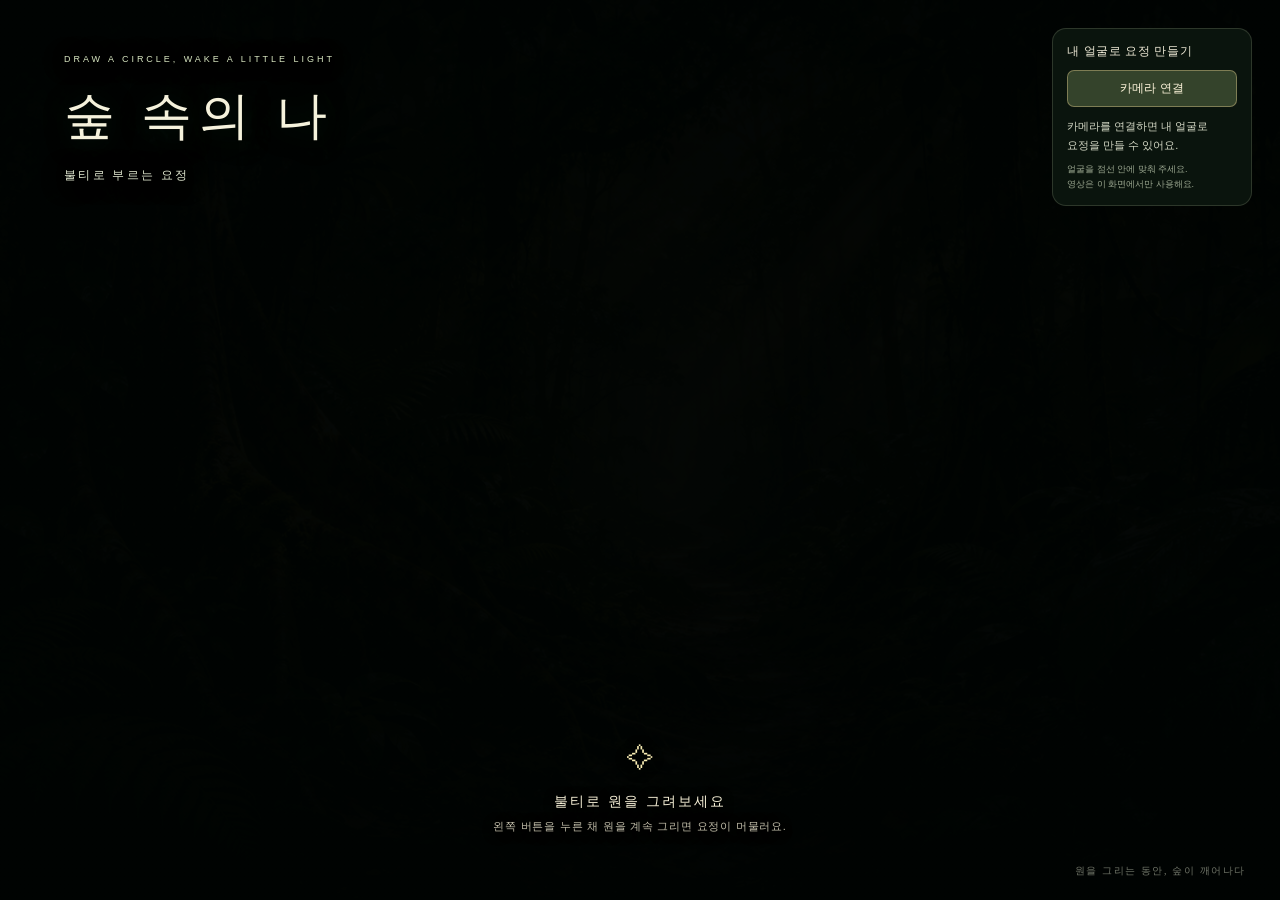
==== index.html @ 08395a5a "배포 파일 이름 수정" ====
<!doctype html>
<html lang="ko">
<head>
  <meta charset="utf-8">
  <meta name="viewport" content="width=device-width, initial-scale=1">
  <meta name="theme-color" content="#10251b">
  <title>예제3 · 내 얼굴이 된 요정</title>
  <style>
:root { color-scheme: dark; font-family: "Malgun Gothic", "Apple SD Gothic Neo", sans-serif; }
* { box-sizing: border-box; }
html, body { margin: 0; width: 100%; height: 100%; overflow: hidden; background: #010403; }
#forest { cursor: none; position: relative; width: 100%; height: 100%; overflow: hidden; isolation: isolate; touch-action: none; }
.landscape { position: absolute; width: 100%; height: 100%; object-fit: cover; object-position: center; }
.atmosphere { position: absolute; inset: 0; pointer-events: none; background: linear-gradient(180deg, #06160e70, transparent 32%, transparent 65%, #04130c9c), radial-gradient(ellipse at center, transparent 35%, #04140e61 100%); }
#lights { position: absolute; inset: 0; width: 100%; height: 100%; pointer-events: none; }
.title { position: absolute; left: clamp(24px, 5vw, 88px); top: clamp(28px, 6vh, 70px); pointer-events: none; color: #f5f2dc; text-shadow: 0 2px 24px #03150a; }
.eyebrow { margin: 0 0 18px; font-size: 9px; letter-spacing: .33em; color: #d7e5c0; }
h1 { margin: 0; font-family: "Batang", "Noto Serif KR", serif; font-weight: 400; font-size: clamp(32px, 4vw, 59px); letter-spacing: .13em; }
.subtitle { margin-top: 16px; font-size: 12px; letter-spacing: .19em; color: #e0e7cf; }
#fairy { position: absolute; left: 0; top: 0; width: 92px; height: 108px; margin: -54px 0 0 -46px; opacity: 0; pointer-events: none; will-change: transform; transition: opacity .35s ease; }
#forest.awake #fairy { opacity: 1; }
.aura { position: absolute; inset: -50px; border-radius: 50%; background: radial-gradient(ellipse, #fff7ab3d 0%, #e8fda91a 28%, transparent 65%); mix-blend-mode: screen; }
.figure { width: 100%; height: 100%; overflow: visible; filter: drop-shadow(0 0 4px #fff8ae) drop-shadow(0 0 12px #eaffad8c); animation: hover 2.8s ease-in-out infinite; }
.wings { transform-origin: 60px 65px; animation: flutter .18s ease-in-out infinite alternate; }
.right-wing { animation-delay: -.09s; }
.invitation { position: absolute; left: 20px; right: 20px; bottom: 7vh; display: flex; align-items: center; flex-direction: column; gap: 12px; text-align: center; pointer-events: none; color: #f8f2d8; transition: opacity 1.1s; text-shadow: 0 2px 12px #000; }
.invitation p { margin: 0; font-size: 14px; letter-spacing: .14em; line-height: 2; }
.invitation p span { display: block; font-size: 11px; letter-spacing: .07em; opacity: .78; }
.spark { font-size: 27px; color: #f9edb4; }
.awake .invitation { opacity: .85; }
.signature { position: absolute; right: 34px; bottom: 22px; margin: 0; font-family: "Batang", serif; font-size: 10px; letter-spacing: .16em; color: #e0e8cf80; pointer-events: none; }
.image-error { position: absolute; bottom: 25px; left: 25px; right: 25px; padding: 16px; background: #10251b; color: #fff; font-size: 14px; }
@keyframes flutter { from { transform: scaleX(.45); } to { transform: scaleX(1); } }
@keyframes hover { 0%, 100% { translate: 0 -3px; } 50% { translate: 0 3px; } }
@media (max-width: 600px) { .eyebrow { font-size: 7px; letter-spacing: .23em; } .signature { right: 20px; font-size: 9px; } .invitation { bottom: 10vh; } #fairy { width: 76px; height: 89px; margin: -45px 0 0 -38px; } }
@media (prefers-reduced-motion: reduce) { .figure, .wings { animation: none; } }


/* Keep the live face attached to the same floating body and cursor position. */
#fairy { width: 148px; height: 174px; margin: -87px 0 0 -74px; }
.fairy-body { position: relative; width: 100%; height: 100%; animation: hover 2.8s ease-in-out infinite; }
.figure { animation: none; }
.face-head { display: none; position: absolute; left: 35.8%; top: 9.3%; width: 28.4%; height: 30.7%; overflow: hidden; border-radius: 48% 48% 45% 45%; border: 1.5px solid #ffeeae; box-shadow: 0 0 9px #fff1a573; background: #e6d8ac; }
#face-canvas { display: block; width: 100%; height: 100%; }
.camera-ready .face-head { display: block; }
.camera-ready .illustrated-head { visibility: hidden; }
.camera-panel { position: absolute; top: 28px; right: 28px; width: 200px; padding: 14px; border: 1px solid #aab39438; border-radius: 14px; background: #0b160fe8; color: #eee9d6; cursor: auto; }
.camera-title { margin: 0 0 10px; font-size: 12px; letter-spacing: .05em; }
.camera-view { position: relative; width: 100%; aspect-ratio: 4 / 3; margin-bottom: 10px; border-radius: 8px; overflow: hidden; background: #020704; }
#camera-video { display: block; width: 100%; height: 100%; object-fit: contain; transform: scaleX(-1); }
#camera-guide { position: absolute; left: 50%; top: 17%; width: 39.6%; height: 66%; transform: translateX(-50%); border: 1.5px dashed #fff1b6; border-radius: 50%; box-shadow: 0 0 0 80px #0005; pointer-events: none; }
#camera-button { width: 100%; padding: 9px 12px; border: 1px solid #e4cd8e6b; border-radius: 7px; background: #34432b; color: #fff6dc; font: inherit; font-size: 12px; cursor: pointer; }
#camera-button:disabled { opacity: .6; cursor: wait; }
#camera-button:hover:not(:disabled), #camera-button:focus-visible { background: #4c5e3c; outline: 1px solid #e4cd8e; outline-offset: 2px; }
#camera-status { font-size: 11px; line-height: 1.7; color: #d4d8c5; margin: 10px 0 0; word-break: keep-all; }
.camera-note { font-size: 9px; color: #9da992; line-height: 1.6; margin: 8px 0 0; }
@media (max-width: 600px) {
  #fairy { width: 116px; height: 136px; margin: -68px 0 0 -58px; }
  .camera-panel { top: 20px; right: 16px; width: 150px; padding: 10px; }
  .title { max-width: calc(100% - 190px); }
  .eyebrow { display: none; }
  h1 { font-size: 26px; }
  .subtitle { font-size: 10px; line-height: 1.8; }
  .camera-title { font-size: 11px; }
}
@media (prefers-reduced-motion: reduce) { .fairy-body { animation: none; } }

</style>
  
  
</head>
<body>
  <main id="forest" aria-label="왼쪽 버튼을 누른 채 원을 계속 그리는 동안 요정과 빛이 유지되는 어두운 숲">
    <img class="landscape" src="[data-uri]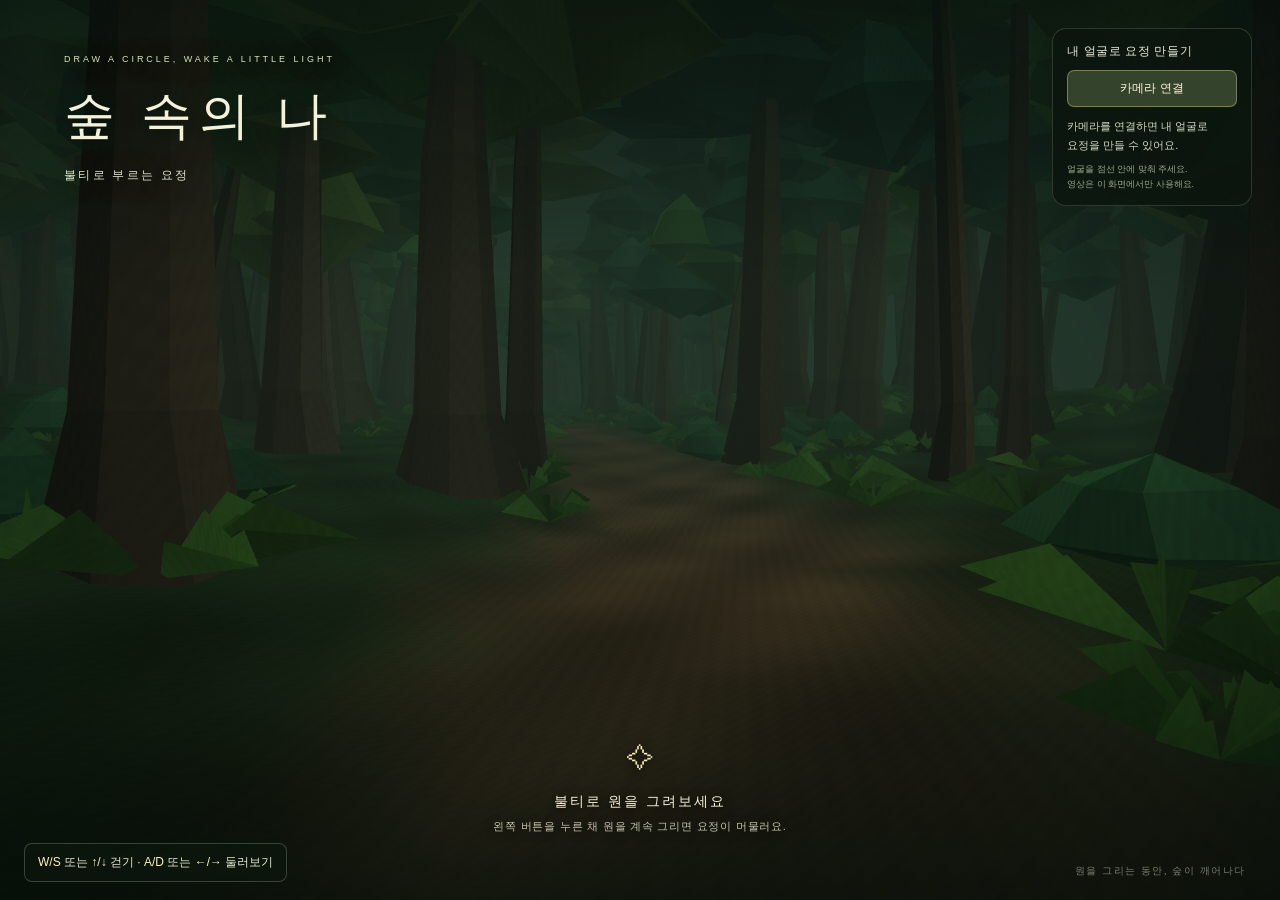
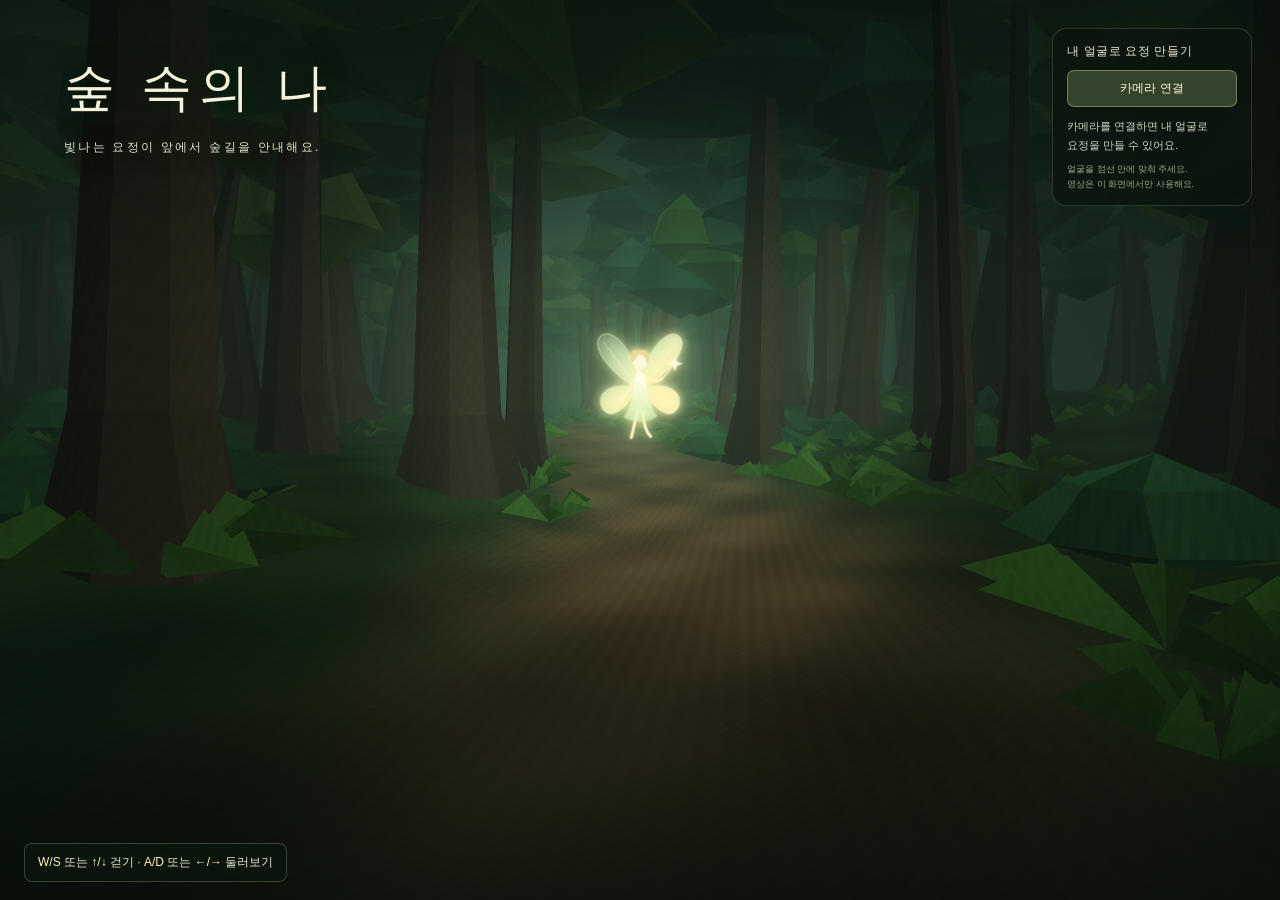
